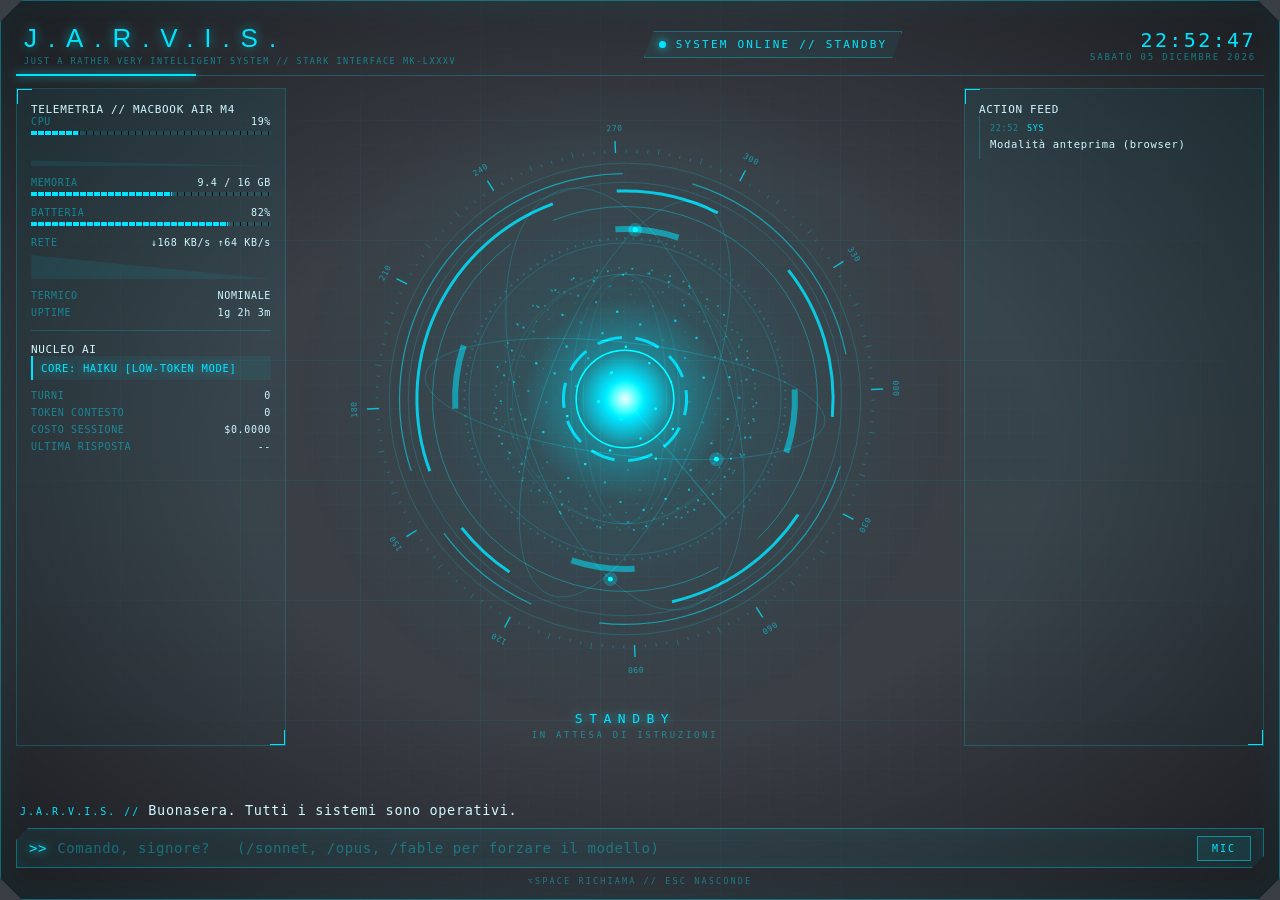
==== macos/HUD/index.html @ c9d946e8 "Struttura macos/ e windows/, senza notizie Sposta il codice macOS in macos/ (versione locale senza n" ====
<!DOCTYPE html>
<html lang="it">
<head>
<meta charset="utf-8">
<meta name="viewport" content="width=device-width, initial-scale=1">
<title>J.A.R.V.I.S.</title>
<link rel="stylesheet" href="hud.css">
</head>
<body class="standby">
<div class="grid-bg"></div>
<div class="vignette"></div>

<header class="top">
  <div class="brand">
    <div class="logo">J.A.R.V.I.S.</div>
    <div class="sub">JUST A RATHER VERY INTELLIGENT SYSTEM // STARK INTERFACE MK-LXXXV</div>
  </div>
  <div class="status">
    <span class="dot"></span>
    <span id="status-text">SYSTEM ONLINE // STANDBY</span>
  </div>
  <div class="clock">
    <div id="clock-time">--:--:--</div>
    <div id="clock-date">---</div>
  </div>
</header>

<aside class="panel left">
  <div class="panel-title">TELEMETRIA // MACBOOK AIR M4</div>
  <div class="metric">
    <div class="row"><span>CPU</span><span id="cpu-val">--%</span></div>
    <div class="bar"><i id="cpu-bar"></i></div>
    <canvas class="spark" id="cpu-spark"></canvas>
  </div>
  <div class="metric">
    <div class="row"><span>MEMORIA</span><span id="ram-val">--</span></div>
    <div class="bar"><i id="ram-bar"></i></div>
  </div>
  <div class="metric">
    <div class="row"><span>BATTERIA</span><span id="batt-val">--%</span></div>
    <div class="bar"><i id="batt-bar"></i></div>
  </div>
  <div class="metric">
    <div class="row"><span>RETE</span><span id="net-val">-- / --</span></div>
    <canvas class="spark" id="net-spark"></canvas>
  </div>
  <div class="kv"><span>TERMICO</span><span id="thermal-val">--</span></div>
  <div class="kv"><span>UPTIME</span><span id="uptime-val">--</span></div>
  <div class="divider"></div>
  <div class="panel-title">NUCLEO AI</div>
  <div class="core-label" id="model-val">CORE: HAIKU [LOW-TOKEN MODE]</div>
  <div class="kv"><span>TURNI</span><span id="turns-val">0</span></div>
  <div class="kv"><span>TOKEN CONTESTO</span><span id="tok-val">0</span></div>
  <div class="kv"><span>COSTO SESSIONE</span><span id="cost-val">$0.0000</span></div>
  <div class="kv"><span>ULTIMA RISPOSTA</span><span id="lat-val">--</span></div>
</aside>

<main class="center">
  <canvas id="core"></canvas>
  <div class="module" id="module">
    <div class="module-name" id="module-name">STANDBY</div>
    <div class="module-sub" id="module-sub">IN ATTESA DI ISTRUZIONI</div>
  </div>
  <div class="alert" id="alert" hidden>
    <div class="alert-title">// PROTOCOLLO DI SICUREZZA: CONFERMA RICHIESTA</div>
    <div class="alert-text" id="alert-text"></div>
    <div class="alert-actions">
      <button id="btn-confirm">CONFERMA</button>
      <button id="btn-cancel" class="ghost">ANNULLA</button>
    </div>
    <div class="alert-hint">INVIO = CONFERMA // ESC = ANNULLA</div>
  </div>
</main>

<div class="right-col">
  <aside class="panel right">
    <div class="panel-title">ACTION FEED</div>
    <ul class="feed" id="feed"></ul>
  </aside>
</div>

<footer class="bottom">
  <div class="transcript">
    <div class="line user" id="t-user"></div>
    <div class="line tool" id="t-tool"></div>
    <div class="line reply" id="t-reply">Buonasera. Tutti i sistemi sono operativi.</div>
  </div>
  <form class="cmd" id="cmd-form" autocomplete="off">
    <span class="prompt">&gt;&gt;</span>
    <input id="cmd" type="text" spellcheck="false" placeholder="Comando, signore?   (/sonnet, /opus, /fable per forzare il modello)">
    <button type="button" class="mic" id="btn-mic" title="Push-to-talk">MIC</button>
  </form>
  <div class="hint">⌥SPACE RICHIAMA // ESC NASCONDE</div>
</footer>

<script src="hud.js"></script>
</body>
</html>
---- macos/HUD/hud.css ----
:root {
  --cyan: #00E5FF;
  --sky: #38BDF8;
  --amber: #FFB800;
  --red: #FF2A2A;
  --up: #2BFF88;
  --down: #FF4D4D;
  --c: var(--cyan);
  --c-rgb: 0, 229, 255;
  --bg: rgba(3, 8, 17, 0.78);
  --text: #CFF8FF;
  --dim: rgba(0, 229, 255, 0.45);
  --mono: "SF Mono", ui-monospace, Menlo, monospace;
  --sans: "SF Pro Display", -apple-system, "Helvetica Neue", sans-serif;
}
body.thinking { --c: var(--amber); --c-rgb: 255, 184, 0; --dim: rgba(255, 184, 0, 0.5); }
body.alert    { --c: var(--red);   --c-rgb: 255, 42, 42;  --dim: rgba(255, 42, 42, 0.55); }
body.listening { --c: var(--sky);  --c-rgb: 56, 189, 248; }

* { box-sizing: border-box; margin: 0; padding: 0; }
html, body { width: 100%; height: 100%; overflow: hidden; background: transparent; }
body {
  font-family: var(--mono);
  color: var(--text);
  font-size: 11px;
  letter-spacing: 0.06em;
  display: grid;
  grid-template-columns: 270px 1fr 300px;
  grid-template-rows: 62px minmax(260px, 1fr) auto;
  grid-template-areas: "top top top" "left center right" "bottom bottom bottom";
  gap: 12px;
  padding: 14px 16px;
  background: var(--bg);
  -webkit-user-select: none;
  user-select: none;
  cursor: default;
  /* chamfered visor frame */
  clip-path: polygon(22px 0, calc(100% - 22px) 0, 100% 22px, 100% calc(100% - 22px), calc(100% - 22px) 100%, 22px 100%, 0 calc(100% - 22px), 0 22px);
}
body, .panel, .bar i, .logo, .status, button, input, .feed li .tag { transition: color .5s, border-color .5s, background-color .5s, box-shadow .5s; }

.grid-bg {
  position: fixed; inset: 0; pointer-events: none; z-index: -1;
  background-image:
    linear-gradient(rgba(var(--c-rgb), 0.05) 1px, transparent 1px),
    linear-gradient(90deg, rgba(var(--c-rgb), 0.05) 1px, transparent 1px),
    linear-gradient(rgba(var(--c-rgb), 0.025) 1px, transparent 1px),
    linear-gradient(90deg, rgba(var(--c-rgb), 0.025) 1px, transparent 1px);
  background-size: 120px 120px, 120px 120px, 24px 24px, 24px 24px;
  mask-image: radial-gradient(ellipse at center, #000 30%, transparent 85%);
}
.vignette {
  position: fixed; inset: 0; pointer-events: none; z-index: -1;
  background: radial-gradient(ellipse at center, transparent 45%, rgba(0, 0, 0, 0.55) 100%);
  box-shadow: inset 0 0 0 1px rgba(var(--c-rgb), 0.35), inset 0 0 40px rgba(var(--c-rgb), 0.08);
}

/* top bar */
.top { grid-area: top; display: flex; align-items: center; justify-content: space-between;
  border-bottom: 1px solid rgba(var(--c-rgb), 0.25); padding: 0 8px; position: relative; }
.top::after { content: ""; position: absolute; left: 0; bottom: -1px; width: 180px; height: 2px; background: var(--c); box-shadow: 0 0 10px var(--c); }
.logo { font-family: var(--sans); font-weight: 300; font-size: 26px; letter-spacing: 0.42em; color: var(--c);
  text-shadow: 0 0 12px rgba(var(--c-rgb), 0.7); }
.sub { font-size: 8.5px; color: var(--dim); letter-spacing: 0.18em; margin-top: 2px; }
.status { display: flex; align-items: center; gap: 10px; font-size: 11px; color: var(--c); letter-spacing: 0.2em;
  padding: 6px 14px; border: 1px solid rgba(var(--c-rgb), 0.3); background: rgba(var(--c-rgb), 0.05);
  clip-path: polygon(10px 0, 100% 0, calc(100% - 10px) 100%, 0 100%); }
.dot { width: 7px; height: 7px; border-radius: 50%; background: var(--c); box-shadow: 0 0 8px var(--c); animation: blink 1.6s infinite; }
.clock { text-align: right; }
#clock-time { font-size: 20px; color: var(--c); font-weight: 300; letter-spacing: 0.12em; }
#clock-date { font-size: 9px; color: var(--dim); letter-spacing: 0.2em; }

/* panels */
.panel { position: relative; padding: 14px 14px 12px; border: 1px solid rgba(var(--c-rgb), 0.18);
  background: linear-gradient(180deg, rgba(var(--c-rgb), 0.06), rgba(var(--c-rgb), 0.015));
  overflow: hidden; }
.panel::before, .panel::after { content: ""; position: absolute; width: 14px; height: 14px; border: 2px solid var(--c); }
.panel::before { top: -1px; left: -1px; border-right: none; border-bottom: none; }
.panel::after { bottom: -1px; right: -1px; border-left: none; border-top: none; }
.left { grid-area: left; }
.right-col { grid-area: right; display: flex; flex-direction: column; gap: 12px; min-height: 0; }
.right { display: flex; flex-direction: column; flex: 1; min-height: 0; }

  text-shadow: 0 0 10px rgba(var(--c-rgb), .5); }
  margin-top: 6px; padding-top: 6px; border-top: 1px dashed rgba(var(--c-rgb), 0.2); margin-bottom: 3px; }
  display: -webkit-box; -webkit-line-clamp: 2; -webkit-box-orient: vertical; overflow: hidden; }
/* price vs sell threshold / SMA / buy threshold */
  border-right: 1px solid var(--up); }
  box-shadow: 0 0 8px rgba(var(--c-rgb), .9), 0 0 2px #fff; }
.panel-title { font-size: 9.5px; color: var(--c); letter-spacing: 0.24em; margin-bottom: 12px; padding-bottom: 6px;
  border-bottom: 1px dashed rgba(var(--c-rgb), 0.25); }
.metric { margin-bottom: 11px; }
.row, .kv { display: flex; justify-content: space-between; font-size: 10px; margin-bottom: 4px; }
.row span:first-child, .kv span:first-child { color: var(--dim); }
.row span:last-child, .kv span:last-child { color: var(--text); }
.kv { margin-bottom: 6px; }
.bar { height: 4px; background: rgba(var(--c-rgb), 0.1); position: relative; overflow: hidden; }
.bar i { position: absolute; left: 0; top: 0; bottom: 0; width: 0; background: var(--c); box-shadow: 0 0 8px var(--c);
  transition: width .8s ease, background-color .5s; }
.bar::after { content: ""; position: absolute; inset: 0; background: repeating-linear-gradient(90deg, transparent 0 6px, rgba(3,8,17,.9) 6px 7px); }
.spark { width: 100%; height: 26px; display: block; margin-top: 5px; }
.divider { height: 1px; background: rgba(var(--c-rgb), 0.2); margin: 12px 0; }
.core-label { color: var(--c); font-size: 10.5px; margin-bottom: 10px; padding: 6px 8px; border-left: 2px solid var(--c);
  background: rgba(var(--c-rgb), 0.06); text-shadow: 0 0 8px rgba(var(--c-rgb), .5); }

/* center */
.center { grid-area: center; position: relative; min-height: 0; }
#core { position: absolute; inset: 0; width: 100%; height: 100%; }
.module { position: absolute; left: 0; right: 0; bottom: 6px; text-align: center; pointer-events: none; }
.module-name { font-size: 13px; color: var(--c); letter-spacing: 0.5em; text-shadow: 0 0 10px rgba(var(--c-rgb), .8); }
.module-sub { font-size: 9px; color: var(--dim); letter-spacing: 0.3em; margin-top: 4px; }

/* feed */
.feed { list-style: none; overflow: hidden; flex: 1; }
.feed li { padding: 7px 0 7px 10px; border-left: 1px solid rgba(var(--c-rgb), 0.25); margin-bottom: 4px; font-size: 10.5px;
  line-height: 1.4; color: var(--text); animation: feedIn .6s ease; }
.feed li .meta { display: flex; gap: 8px; font-size: 8.5px; color: var(--dim); margin-bottom: 2px; }
.feed li .tag { color: var(--c); }
.feed li.fresh { background: linear-gradient(90deg, rgba(var(--c-rgb), .14), transparent); border-left: 2px solid var(--c); }
.feed .empty { color: var(--dim); border: none; }

/* bottom */
.bottom { grid-area: bottom; display: flex; flex-direction: column; justify-content: flex-end; gap: 8px; min-height: 128px; }
.transcript { flex: 1; display: flex; flex-direction: column; justify-content: flex-end; gap: 3px; padding: 0 4px; }
.line { font-size: 12px; line-height: 1.45; white-space: nowrap; overflow: hidden; text-overflow: ellipsis; }
.line.user { color: var(--dim); }
.line.user:not(:empty)::before { content: "TU // "; }
.line.tool { color: rgba(var(--c-rgb), .6); font-size: 10px; }
.line.tool:not(:empty)::before { content: "$ "; }
.line.reply { color: var(--text); font-size: 13.5px; line-height: 1.5; white-space: normal; text-overflow: clip;
  max-height: 9em; overflow-y: auto; padding-right: 6px; -webkit-user-select: text; user-select: text; cursor: text; }
.line.reply.long { font-size: 12.5px; max-height: 12em; }
.line.reply::-webkit-scrollbar { width: 4px; }
.line.reply::-webkit-scrollbar-thumb { background: rgba(var(--c-rgb), .4); }
.line.reply:not(:empty)::before { content: "J.A.R.V.I.S. // "; color: var(--c); font-size: 10px; letter-spacing: .2em; }
.cmd { display: flex; align-items: center; gap: 10px; height: 40px; padding: 0 12px; border: 1px solid rgba(var(--c-rgb), 0.35);
  background: rgba(var(--c-rgb), 0.05); box-shadow: inset 0 0 18px rgba(var(--c-rgb), 0.06);
  clip-path: polygon(12px 0, 100% 0, 100% calc(100% - 12px), calc(100% - 12px) 100%, 0 100%, 0 12px); }
.prompt { color: var(--c); font-size: 14px; text-shadow: 0 0 8px var(--c); }
#cmd { flex: 1; background: transparent; border: none; outline: none; color: var(--text); font: 14px var(--mono);
  letter-spacing: .04em; caret-color: var(--c); -webkit-user-select: text; user-select: text; }
#cmd::placeholder { color: rgba(var(--c-rgb), 0.35); }
button { font: 10px var(--mono); letter-spacing: .2em; color: var(--c); background: rgba(var(--c-rgb), .08);
  border: 1px solid rgba(var(--c-rgb), .5); padding: 6px 14px; cursor: pointer; }
button:hover { background: rgba(var(--c-rgb), .2); }
.mic.on { background: var(--c); color: #030811; box-shadow: 0 0 14px var(--c); }
.hint { font-size: 8.5px; color: rgba(var(--c-rgb), .4); letter-spacing: .25em; text-align: center; }

/* alert */
.alert { position: absolute; left: 50%; top: 50%; transform: translate(-50%, -50%); width: min(460px, 90%);
  padding: 18px 20px; background: rgba(30, 3, 5, 0.88); border: 1px solid var(--red); box-shadow: 0 0 30px rgba(255, 42, 42, .35);
  text-align: center; z-index: 5; animation: alertIn .3s ease;
  clip-path: polygon(16px 0, calc(100% - 16px) 0, 100% 16px, 100% calc(100% - 16px), calc(100% - 16px) 100%, 16px 100%, 0 calc(100% - 16px), 0 16px); }
.alert-title { color: var(--red); font-size: 10px; letter-spacing: .25em; margin-bottom: 12px; animation: blink 1s infinite; }
.alert-text { color: #FFE1E1; font-size: 13px; line-height: 1.5; margin-bottom: 16px; }
.alert-actions { display: flex; justify-content: center; gap: 14px; }
.alert button { color: #fff; border-color: var(--red); background: rgba(255, 42, 42, .35); }
.alert button.ghost { background: transparent; color: #FFB3B3; }
.alert-hint { margin-top: 10px; font-size: 8.5px; color: rgba(255, 150, 150, .6); letter-spacing: .25em; }

@keyframes blink { 50% { opacity: .35; } }
@keyframes feedIn { from { opacity: 0; transform: translateX(14px); } to { opacity: 1; transform: none; } }
@keyframes alertIn { from { opacity: 0; transform: translate(-50%, -46%) scale(.96); } }

/* inside the native macOS window: system corners + traffic lights */
body.native { clip-path: none; padding-top: 10px; }
body.native .top { padding-left: 74px; }
body.native .hint::after { content: " // ROSSO = NASCONDI // ⌘Q = ESCI"; }
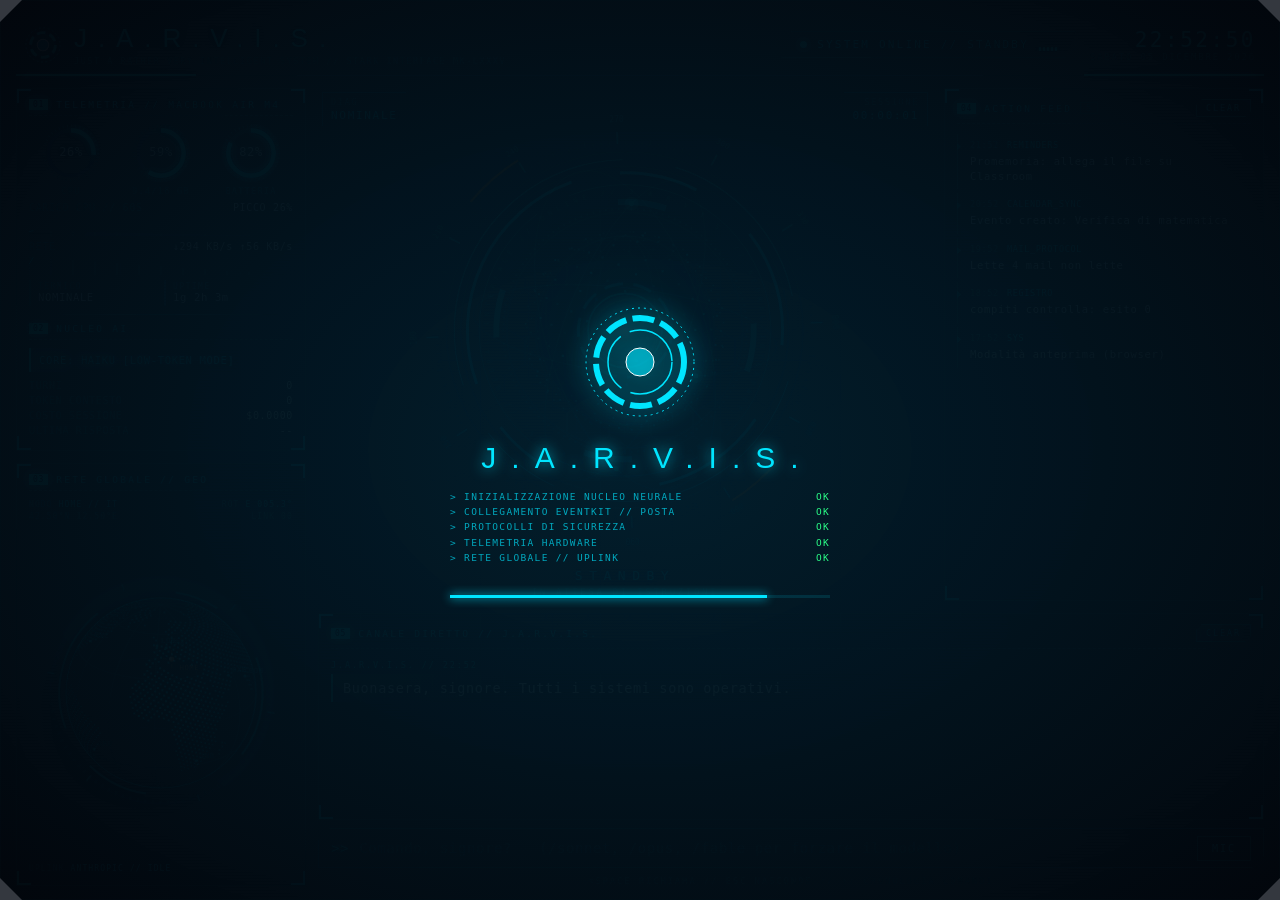
==== commit 10e9eb8b: "HUD macOS: nuova grafica, chat con cronologia e collegamento iPhone più affidabile - HUD: indicatori" ====
--- a/macos/HUD/index.html
+++ b/macos/HUD/index.html
@@ -8,16 +8,41 @@
 </head>
 <body class="standby">
 <div class="grid-bg"></div>
+<div class="hex-bg"></div>
+<div class="scanlines"></div>
 <div class="vignette"></div>
+
+<!-- boot sequence (first load only, click to skip) -->
+<div class="boot" id="boot">
+  <div class="boot-inner">
+    <svg class="boot-reactor" viewBox="0 0 120 120">
+      <circle cx="60" cy="60" r="54" class="br-ring" />
+      <circle cx="60" cy="60" r="44" class="br-seg" />
+      <circle cx="60" cy="60" r="32" class="br-ring2" />
+      <circle cx="60" cy="60" r="14" class="br-core" />
+    </svg>
+    <div class="boot-title">J.A.R.V.I.S.</div>
+    <div class="boot-lines" id="boot-lines"></div>
+    <div class="boot-bar"><i id="boot-bar"></i></div>
+  </div>
+</div>
 
 <header class="top">
   <div class="brand">
-    <div class="logo">J.A.R.V.I.S.</div>
-    <div class="sub">JUST A RATHER VERY INTELLIGENT SYSTEM // STARK INTERFACE MK-LXXXV</div>
+    <svg class="reactor" viewBox="0 0 40 40" aria-hidden="true">
+      <circle cx="20" cy="20" r="18" class="r-out" />
+      <circle cx="20" cy="20" r="13" class="r-seg" />
+      <circle cx="20" cy="20" r="6" class="r-core" />
+    </svg>
+    <div>
+      <div class="logo">J.A.R.V.I.S.</div>
+      <div class="sub">JUST A RATHER VERY INTELLIGENT SYSTEM // STARK INTERFACE MK-LXXXV</div>
+    </div>
   </div>
   <div class="status">
     <span class="dot"></span>
     <span id="status-text">SYSTEM ONLINE // STANDBY</span>
+    <span class="eq" aria-hidden="true"><i></i><i></i><i></i><i></i><i></i></span>
   </div>
   <div class="clock">
     <div id="clock-time">--:--:--</div>
@@ -25,38 +50,62 @@
   </div>
 </header>
 
-<aside class="panel left">
-  <div class="panel-title">TELEMETRIA // MACBOOK AIR M4</div>
-  <div class="metric">
-    <div class="row"><span>CPU</span><span id="cpu-val">--%</span></div>
-    <div class="bar"><i id="cpu-bar"></i></div>
-    <canvas class="spark" id="cpu-spark"></canvas>
-  </div>
-  <div class="metric">
-    <div class="row"><span>MEMORIA</span><span id="ram-val">--</span></div>
-    <div class="bar"><i id="ram-bar"></i></div>
-  </div>
-  <div class="metric">
-    <div class="row"><span>BATTERIA</span><span id="batt-val">--%</span></div>
-    <div class="bar"><i id="batt-bar"></i></div>
-  </div>
-  <div class="metric">
-    <div class="row"><span>RETE</span><span id="net-val">-- / --</span></div>
-    <canvas class="spark" id="net-spark"></canvas>
-  </div>
-  <div class="kv"><span>TERMICO</span><span id="thermal-val">--</span></div>
-  <div class="kv"><span>UPTIME</span><span id="uptime-val">--</span></div>
-  <div class="divider"></div>
-  <div class="panel-title">NUCLEO AI</div>
-  <div class="core-label" id="model-val">CORE: HAIKU [LOW-TOKEN MODE]</div>
-  <div class="kv"><span>TURNI</span><span id="turns-val">0</span></div>
-  <div class="kv"><span>TOKEN CONTESTO</span><span id="tok-val">0</span></div>
-  <div class="kv"><span>COSTO SESSIONE</span><span id="cost-val">$0.0000</span></div>
-  <div class="kv"><span>ULTIMA RISPOSTA</span><span id="lat-val">--</span></div>
-</aside>
+<div class="left-col">
+  <aside class="panel telem">
+    <div class="panel-title"><span class="idx">01</span>TELEMETRIA // MACBOOK AIR M4</div>
+    <div class="gauges">
+      <div class="gauge" id="g-cpu">
+        <svg viewBox="0 0 64 64"><circle class="g-tick" cx="32" cy="32" r="30"/><circle class="g-trk" cx="32" cy="32" r="25"/><circle class="g-val" cx="32" cy="32" r="25"/></svg>
+        <div class="g-num" id="cpu-val">--%</div>
+        <div class="g-lbl">CPU</div>
+      </div>
+      <div class="gauge" id="g-ram">
+        <svg viewBox="0 0 64 64"><circle class="g-tick" cx="32" cy="32" r="30"/><circle class="g-trk" cx="32" cy="32" r="25"/><circle class="g-val" cx="32" cy="32" r="25"/></svg>
+        <div class="g-num" id="ram-pct">--%</div>
+        <div class="g-lbl" id="ram-val">MEM</div>
+      </div>
+      <div class="gauge" id="g-batt">
+        <svg viewBox="0 0 64 64"><circle class="g-tick" cx="32" cy="32" r="30"/><circle class="g-trk" cx="32" cy="32" r="25"/><circle class="g-val" cx="32" cy="32" r="25"/></svg>
+        <div class="g-num" id="batt-val">--%</div>
+        <div class="g-lbl" id="batt-lbl">BATT</div>
+      </div>
+    </div>
+    <div class="metric">
+      <div class="row"><span>CARICO CPU // 60S</span><span id="cpu-peak">PICCO --%</span></div>
+      <canvas class="spark" id="cpu-spark"></canvas>
+    </div>
+    <div class="metric">
+      <div class="row"><span>RETE</span><span id="net-val">-- / --</span></div>
+      <canvas class="spark" id="net-spark"></canvas>
+    </div>
+    <div class="kv2">
+      <div><span>TERMICO</span><b id="thermal-val">--</b></div>
+      <div><span>UPTIME</span><b id="uptime-val">--</b></div>
+    </div>
+    <div class="divider"></div>
+    <div class="panel-title"><span class="idx">02</span>NUCLEO AI</div>
+    <div class="core-label" id="model-val">CORE: HAIKU [LOW-TOKEN MODE]</div>
+    <div class="kv"><span>TURNI</span><span id="turns-val">0</span></div>
+    <div class="kv"><span>TOKEN CONTESTO</span><span id="tok-val">0</span></div>
+    <div class="kv"><span>COSTO SESSIONE</span><span id="cost-val">$0.0000</span></div>
+    <div class="kv"><span>ULTIMA RISPOSTA</span><span id="lat-val">--</span></div>
+  </aside>
+
+  <aside class="panel globe-panel">
+    <div class="panel-title"><span class="idx">03</span>RETE GLOBALE // GEO</div>
+    <div class="globe-wrap">
+      <canvas id="globe"></canvas>
+      <div class="geo tl"><div>NODO <b>HOME // IT</b></div><div>42.50°N 12.50°E</div></div>
+      <div class="geo tr"><div>ROT <b id="geo-rot">000.0°</b></div><div id="geo-links">LINK 0</div></div>
+      <div class="geo bl"><div>UPLINK <b id="geo-uplink">ANTHROPIC // IDLE</b></div></div>
+    </div>
+  </aside>
+</div>
 
 <main class="center">
   <canvas id="core"></canvas>
+  <div class="hud-corner tl"><div>DIAG</div><b id="diag-val">NOMINALE</b></div>
+  <div class="hud-corner tr"><div>SESSIONE</div><b id="sess-val">00:00:00</b></div>
   <div class="module" id="module">
     <div class="module-name" id="module-name">STANDBY</div>
     <div class="module-sub" id="module-sub">IN ATTESA DI ISTRUZIONI</div>
@@ -74,25 +123,32 @@
 
 <div class="right-col">
   <aside class="panel right">
-    <div class="panel-title">ACTION FEED</div>
-    <ul class="feed" id="feed"></ul>
+    <div class="panel-head">
+      <div class="panel-title"><span class="idx">04</span>ACTION FEED <span class="count" id="feed-count">0</span></div>
+      <button class="mini" id="btn-clear-feed" title="Elimina tutte le voci del feed">CLEAR</button>
+    </div>
+    <ul class="feed scroll" id="feed"></ul>
   </aside>
 </div>
 
 <footer class="bottom">
-  <div class="transcript">
-    <div class="line user" id="t-user"></div>
-    <div class="line tool" id="t-tool"></div>
-    <div class="line reply" id="t-reply">Buonasera. Tutti i sistemi sono operativi.</div>
-  </div>
+  <section class="panel chat">
+    <div class="panel-head">
+      <div class="panel-title"><span class="idx">05</span>CANALE DIRETTO // J.A.R.V.I.S.</div>
+      <button class="mini" id="btn-clear-chat" title="Pulisce la cronologia della chat">CLEAR</button>
+    </div>
+    <div class="chat-log scroll" id="chat"></div>
+    <button class="jump" id="btn-jump" hidden>▼ ULTIMI MESSAGGI</button>
+  </section>
   <form class="cmd" id="cmd-form" autocomplete="off">
     <span class="prompt">&gt;&gt;</span>
     <input id="cmd" type="text" spellcheck="false" placeholder="Comando, signore?   (/sonnet, /opus, /fable per forzare il modello)">
     <button type="button" class="mic" id="btn-mic" title="Push-to-talk">MIC</button>
   </form>
-  <div class="hint">⌥SPACE RICHIAMA // ESC NASCONDE</div>
+  <div class="hint">⌥SPACE RICHIAMA // ESC NASCONDE // ↑↓ CRONOLOGIA COMANDI</div>
 </footer>
 
+<script src="globe.js"></script>
 <script src="hud.js"></script>
 </body>
 </html>
--- a/macos/HUD/hud.css
+++ b/macos/HUD/hud.css
@@ -2,20 +2,21 @@
   --cyan: #00E5FF;
   --sky: #38BDF8;
   --amber: #FFB800;
+  --orange: #FF8A1F;
   --red: #FF2A2A;
   --up: #2BFF88;
   --down: #FF4D4D;
   --c: var(--cyan);
   --c-rgb: 0, 229, 255;
-  --bg: rgba(3, 8, 17, 0.78);
+  --bg: rgba(2, 7, 15, 0.80);
   --text: #CFF8FF;
-  --dim: rgba(0, 229, 255, 0.45);
+  --dim: rgba(0, 229, 255, 0.48);
   --mono: "SF Mono", ui-monospace, Menlo, monospace;
   --sans: "SF Pro Display", -apple-system, "Helvetica Neue", sans-serif;
 }
-body.thinking { --c: var(--amber); --c-rgb: 255, 184, 0; --dim: rgba(255, 184, 0, 0.5); }
-body.alert    { --c: var(--red);   --c-rgb: 255, 42, 42;  --dim: rgba(255, 42, 42, 0.55); }
-body.listening { --c: var(--sky);  --c-rgb: 56, 189, 248; }
+body.thinking  { --c: var(--amber); --c-rgb: 255, 184, 0;  --dim: rgba(255, 184, 0, 0.5); }
+body.alert     { --c: var(--red);   --c-rgb: 255, 42, 42;  --dim: rgba(255, 42, 42, 0.55); }
+body.listening { --c: var(--sky);   --c-rgb: 56, 189, 248; }
 
 * { box-sizing: border-box; margin: 0; padding: 0; }
 html, body { width: 100%; height: 100%; overflow: hidden; background: transparent; }
@@ -25,9 +26,9 @@
   font-size: 11px;
   letter-spacing: 0.06em;
   display: grid;
-  grid-template-columns: 270px 1fr 300px;
-  grid-template-rows: 62px minmax(260px, 1fr) auto;
-  grid-template-areas: "top top top" "left center right" "bottom bottom bottom";
+  grid-template-columns: 290px minmax(0, 1fr) 320px;
+  grid-template-rows: 62px minmax(0, 1fr) auto;
+  grid-template-areas: "top top top" "left center right" "left bottom bottom";
   gap: 12px;
   padding: 14px 16px;
   background: var(--bg);
@@ -37,118 +38,222 @@
   /* chamfered visor frame */
   clip-path: polygon(22px 0, calc(100% - 22px) 0, 100% 22px, 100% calc(100% - 22px), calc(100% - 22px) 100%, 22px 100%, 0 calc(100% - 22px), 0 22px);
 }
-body, .panel, .bar i, .logo, .status, button, input, .feed li .tag { transition: color .5s, border-color .5s, background-color .5s, box-shadow .5s; }
-
+body, .panel, .logo, .status, button, input, .feed li .tag, .msg { transition: color .5s, border-color .5s, background-color .5s, box-shadow .5s; }
+
+/* ---------------------------------------------------------------- backdrop */
+.grid-bg, .hex-bg, .scanlines, .vignette { position: fixed; inset: 0; pointer-events: none; z-index: -1; }
 .grid-bg {
-  position: fixed; inset: 0; pointer-events: none; z-index: -1;
   background-image:
     linear-gradient(rgba(var(--c-rgb), 0.05) 1px, transparent 1px),
     linear-gradient(90deg, rgba(var(--c-rgb), 0.05) 1px, transparent 1px),
-    linear-gradient(rgba(var(--c-rgb), 0.025) 1px, transparent 1px),
-    linear-gradient(90deg, rgba(var(--c-rgb), 0.025) 1px, transparent 1px);
+    linear-gradient(rgba(var(--c-rgb), 0.022) 1px, transparent 1px),
+    linear-gradient(90deg, rgba(var(--c-rgb), 0.022) 1px, transparent 1px);
   background-size: 120px 120px, 120px 120px, 24px 24px, 24px 24px;
-  mask-image: radial-gradient(ellipse at center, #000 30%, transparent 85%);
+  -webkit-mask-image: radial-gradient(ellipse at center, #000 25%, transparent 80%);
+  mask-image: radial-gradient(ellipse at center, #000 25%, transparent 80%);
+}
+.hex-bg {
+  background: rgba(var(--c-rgb), 0.09);
+  -webkit-mask-image: url("data:image/svg+xml,%3Csvg xmlns='http://www.w3.org/2000/svg' width='42' height='72.75' viewBox='0 0 42 72.75'%3E%3Cpath fill='none' stroke='%23000' stroke-width='1' d='M21 0l21 12.12v24.25L21 48.5 0 36.37V12.12zM21 48.5v24.25'/%3E%3C/svg%3E"),
+                      radial-gradient(ellipse at 50% 45%, #000 0%, transparent 55%);
+  -webkit-mask-composite: source-in;
+  mask-composite: intersect;
+  animation: hexPulse 9s ease-in-out infinite;
+  will-change: opacity; transform: translateZ(0);
+}
+.scanlines {
+  background: repeating-linear-gradient(0deg, rgba(0, 0, 0, 0.16) 0 1px, transparent 1px 3px);
+  opacity: .35;
+}
+.scanlines::after {
+  content: ""; position: absolute; left: 0; right: 0; height: 120px; top: 0;
+  background: linear-gradient(180deg, transparent, rgba(var(--c-rgb), 0.05), transparent);
+  animation: sweep 7s linear infinite; will-change: transform;
 }
 .vignette {
-  position: fixed; inset: 0; pointer-events: none; z-index: -1;
-  background: radial-gradient(ellipse at center, transparent 45%, rgba(0, 0, 0, 0.55) 100%);
-  box-shadow: inset 0 0 0 1px rgba(var(--c-rgb), 0.35), inset 0 0 40px rgba(var(--c-rgb), 0.08);
-}
-
-/* top bar */
+  background: radial-gradient(ellipse at center, transparent 45%, rgba(0, 0, 0, 0.6) 100%);
+  box-shadow: inset 0 0 0 1px rgba(var(--c-rgb), 0.35), inset 0 0 60px rgba(var(--c-rgb), 0.08);
+}
+
+/* ---------------------------------------------------------------- top bar */
 .top { grid-area: top; display: flex; align-items: center; justify-content: space-between;
   border-bottom: 1px solid rgba(var(--c-rgb), 0.25); padding: 0 8px; position: relative; }
+.top::before { content: ""; position: absolute; right: 0; bottom: -1px; width: 180px; height: 2px; background: var(--c); box-shadow: 0 0 10px var(--c); }
 .top::after { content: ""; position: absolute; left: 0; bottom: -1px; width: 180px; height: 2px; background: var(--c); box-shadow: 0 0 10px var(--c); }
-.logo { font-family: var(--sans); font-weight: 300; font-size: 26px; letter-spacing: 0.42em; color: var(--c);
+.brand { display: flex; align-items: center; gap: 12px; }
+.reactor { width: 38px; height: 38px; filter: drop-shadow(0 0 6px rgba(var(--c-rgb), .8)); }
+.reactor circle { fill: none; stroke: var(--c); transform-origin: 20px 20px; }
+.reactor .r-out { stroke-width: 1; stroke-dasharray: 2 2.7; opacity: .7; animation: spin 14s linear infinite; }
+.reactor .r-seg { stroke-width: 3; stroke-dasharray: 9 4.6; animation: spin 5s linear infinite reverse; }
+.reactor .r-core { fill: rgba(var(--c-rgb), .55); stroke: #fff; stroke-width: 1.2; animation: breathe 2.4s ease-in-out infinite; }
+.logo { font-family: var(--sans); font-weight: 200; font-size: 26px; letter-spacing: 0.42em; color: var(--c);
   text-shadow: 0 0 12px rgba(var(--c-rgb), 0.7); }
-.sub { font-size: 8.5px; color: var(--dim); letter-spacing: 0.18em; margin-top: 2px; }
-.status { display: flex; align-items: center; gap: 10px; font-size: 11px; color: var(--c); letter-spacing: 0.2em;
-  padding: 6px 14px; border: 1px solid rgba(var(--c-rgb), 0.3); background: rgba(var(--c-rgb), 0.05);
+.brand { min-width: 0; flex: 1 1 auto; }
+.brand > div { min-width: 0; }
+.sub { font-size: 8.5px; color: var(--dim); letter-spacing: 0.18em; margin-top: 2px; white-space: nowrap; overflow: hidden; text-overflow: ellipsis; }
+.status { white-space: nowrap; flex: none; margin: 0 14px; display: flex; align-items: center; gap: 10px; font-size: 11px; color: var(--c); letter-spacing: 0.2em;
+  padding: 6px 18px; border: 1px solid rgba(var(--c-rgb), 0.3); background: rgba(var(--c-rgb), 0.05);
   clip-path: polygon(10px 0, 100% 0, calc(100% - 10px) 100%, 0 100%); }
 .dot { width: 7px; height: 7px; border-radius: 50%; background: var(--c); box-shadow: 0 0 8px var(--c); animation: blink 1.6s infinite; }
-.clock { text-align: right; }
-#clock-time { font-size: 20px; color: var(--c); font-weight: 300; letter-spacing: 0.12em; }
+.eq { display: inline-flex; align-items: flex-end; gap: 2px; height: 12px; }
+.eq i { width: 2px; height: 100%; transform-origin: 50% 100%; transform: scaleY(.3); will-change: transform; background: var(--c); box-shadow: 0 0 4px var(--c); animation: eq 1.2s ease-in-out infinite; }
+.eq i:nth-child(2) { animation-delay: -.3s; } .eq i:nth-child(3) { animation-delay: -.6s; }
+.eq i:nth-child(4) { animation-delay: -.9s; } .eq i:nth-child(5) { animation-delay: -.45s; }
+body.standby .eq i { animation-duration: 2.8s; }
+body.thinking .eq i, body.speaking .eq i { animation-duration: .5s; }
+.clock { text-align: right; flex: none; white-space: nowrap; }
+#clock-time { font-size: 21px; color: var(--c); font-weight: 300; letter-spacing: 0.12em; text-shadow: 0 0 10px rgba(var(--c-rgb), .5); }
 #clock-date { font-size: 9px; color: var(--dim); letter-spacing: 0.2em; }
 
-/* panels */
-.panel { position: relative; padding: 14px 14px 12px; border: 1px solid rgba(var(--c-rgb), 0.18);
-  background: linear-gradient(180deg, rgba(var(--c-rgb), 0.06), rgba(var(--c-rgb), 0.015));
-  overflow: hidden; }
-.panel::before, .panel::after { content: ""; position: absolute; width: 14px; height: 14px; border: 2px solid var(--c); }
-.panel::before { top: -1px; left: -1px; border-right: none; border-bottom: none; }
-.panel::after { bottom: -1px; right: -1px; border-left: none; border-top: none; }
-.left { grid-area: left; }
+/* ---------------------------------------------------------------- panels */
+.panel {
+  --cb: rgba(var(--c-rgb), .95);
+  position: relative; padding: 10px 12px 10px; border: 1px solid rgba(var(--c-rgb), 0.16);
+  background:
+    linear-gradient(var(--cb), var(--cb)) left top / 14px 2px no-repeat,
+    linear-gradient(var(--cb), var(--cb)) left top / 2px 14px no-repeat,
+    linear-gradient(var(--cb), var(--cb)) right top / 14px 2px no-repeat,
+    linear-gradient(var(--cb), var(--cb)) right top / 2px 14px no-repeat,
+    linear-gradient(var(--cb), var(--cb)) left bottom / 14px 2px no-repeat,
+    linear-gradient(var(--cb), var(--cb)) left bottom / 2px 14px no-repeat,
+    linear-gradient(var(--cb), var(--cb)) right bottom / 14px 2px no-repeat,
+    linear-gradient(var(--cb), var(--cb)) right bottom / 2px 14px no-repeat,
+    linear-gradient(180deg, rgba(var(--c-rgb), 0.07), rgba(var(--c-rgb), 0.012) 60%, rgba(var(--c-rgb), 0.03));
+  box-shadow: inset 0 0 24px rgba(var(--c-rgb), 0.04);
+  overflow: hidden;
+}
+/* slow scan line that travels down every panel */
+.panel::after { content: ""; position: absolute; left: 0; right: 0; top: 0; height: 40%; pointer-events: none;
+  background: linear-gradient(180deg, transparent, rgba(var(--c-rgb), 0.045), transparent); animation: panelScan 6s linear infinite;
+  transform: translateY(-100%); will-change: transform; }
+.panel:nth-of-type(2)::after { animation-delay: -2s; }
+.panel-head { display: flex; align-items: center; justify-content: space-between; gap: 8px;
+  border-bottom: 1px dashed rgba(var(--c-rgb), 0.25); margin-bottom: 10px; padding-bottom: 6px; }
+.panel-title { font-size: 9.5px; color: var(--c); letter-spacing: 0.24em; margin-bottom: 8px; padding-bottom: 5px;
+  border-bottom: 1px dashed rgba(var(--c-rgb), 0.25); display: flex; align-items: center; gap: 8px;
+  text-shadow: 0 0 8px rgba(var(--c-rgb), .45); white-space: nowrap; }
+.panel-head .panel-title { border: none; margin: 0; padding: 0; }
+.idx { font-size: 8px; color: #030811; background: var(--c); padding: 1px 4px; letter-spacing: .1em; box-shadow: 0 0 8px rgba(var(--c-rgb), .6); text-shadow: none; }
+.count { font-size: 8.5px; color: var(--dim); border: 1px solid rgba(var(--c-rgb), .3); padding: 0 5px; letter-spacing: .1em; }
+
+.left-col { grid-area: left; display: flex; flex-direction: column; gap: 12px; min-height: 0; }
+.telem { flex: none; }
 .right-col { grid-area: right; display: flex; flex-direction: column; gap: 12px; min-height: 0; }
 .right { display: flex; flex-direction: column; flex: 1; min-height: 0; }
 
-  text-shadow: 0 0 10px rgba(var(--c-rgb), .5); }
-  margin-top: 6px; padding-top: 6px; border-top: 1px dashed rgba(var(--c-rgb), 0.2); margin-bottom: 3px; }
-  display: -webkit-box; -webkit-line-clamp: 2; -webkit-box-orient: vertical; overflow: hidden; }
-/* price vs sell threshold / SMA / buy threshold */
-  border-right: 1px solid var(--up); }
-  box-shadow: 0 0 8px rgba(var(--c-rgb), .9), 0 0 2px #fff; }
-.panel-title { font-size: 9.5px; color: var(--c); letter-spacing: 0.24em; margin-bottom: 12px; padding-bottom: 6px;
-  border-bottom: 1px dashed rgba(var(--c-rgb), 0.25); }
-.metric { margin-bottom: 11px; }
-.row, .kv { display: flex; justify-content: space-between; font-size: 10px; margin-bottom: 4px; }
+/* ring gauges */
+.gauges { display: grid; grid-template-columns: repeat(3, 1fr); gap: 6px; margin-bottom: 6px; }
+.gauge { position: relative; text-align: center; }
+.gauge svg { width: 58px; height: 58px; display: block; margin: 0 auto; transform: rotate(-90deg); overflow: visible; }
+.gauge circle { fill: none; }
+.g-tick { stroke: rgba(var(--c-rgb), .35); stroke-width: 3; stroke-dasharray: 1 3.71; }
+.g-trk { stroke: rgba(var(--c-rgb), .1); stroke-width: 5; }
+.g-val { stroke: var(--c); stroke-width: 5; stroke-dasharray: 157.08; stroke-dashoffset: 157.08;
+  filter: drop-shadow(0 0 4px rgba(var(--c-rgb), .9)); transition: stroke-dashoffset .8s ease, stroke .5s; }
+.gauge.hot .g-val { stroke: var(--orange); filter: drop-shadow(0 0 4px var(--orange)); }
+.g-num { position: absolute; left: 0; right: 0; top: 21px; font-size: 12px; color: var(--text); text-shadow: 0 0 8px rgba(var(--c-rgb), .6); }
+.g-lbl { font-size: 8.5px; color: var(--dim); margin-top: 4px; letter-spacing: .15em; white-space: nowrap; }
+
+.metric { margin-bottom: 5px; }
+.row, .kv { display: flex; justify-content: space-between; font-size: 10px; margin-bottom: 3px; }
 .row span:first-child, .kv span:first-child { color: var(--dim); }
 .row span:last-child, .kv span:last-child { color: var(--text); }
-.kv { margin-bottom: 6px; }
-.bar { height: 4px; background: rgba(var(--c-rgb), 0.1); position: relative; overflow: hidden; }
-.bar i { position: absolute; left: 0; top: 0; bottom: 0; width: 0; background: var(--c); box-shadow: 0 0 8px var(--c);
-  transition: width .8s ease, background-color .5s; }
-.bar::after { content: ""; position: absolute; inset: 0; background: repeating-linear-gradient(90deg, transparent 0 6px, rgba(3,8,17,.9) 6px 7px); }
-.spark { width: 100%; height: 26px; display: block; margin-top: 5px; }
-.divider { height: 1px; background: rgba(var(--c-rgb), 0.2); margin: 12px 0; }
-.core-label { color: var(--c); font-size: 10.5px; margin-bottom: 10px; padding: 6px 8px; border-left: 2px solid var(--c);
-  background: rgba(var(--c-rgb), 0.06); text-shadow: 0 0 8px rgba(var(--c-rgb), .5); }
-
-/* center */
+.kv { margin-bottom: 4px; }
+.kv2 { display: grid; grid-template-columns: 1fr 1fr; gap: 6px; margin-top: 2px; }
+.kv2 div { border-left: 2px solid rgba(var(--c-rgb), .4); padding: 2px 0 2px 7px; }
+.kv2 span { display: block; font-size: 8px; color: var(--dim); letter-spacing: .18em; }
+.kv2 b { font-weight: 400; font-size: 10.5px; color: var(--text); }
+.spark { width: 100%; height: 20px; display: block; margin-top: 3px; }
+.divider { height: 1px; background: linear-gradient(90deg, transparent, rgba(var(--c-rgb), 0.45), transparent); margin: 8px 0; }
+.core-label { color: var(--c); font-size: 10.5px; margin-bottom: 8px; padding: 6px 8px; border-left: 2px solid var(--c);
+  background: linear-gradient(90deg, rgba(var(--c-rgb), 0.12), transparent); text-shadow: 0 0 8px rgba(var(--c-rgb), .5); }
+
+/* globe */
+.globe-panel { flex: 1; min-height: 150px; display: flex; flex-direction: column; }
+.globe-wrap { position: relative; flex: 1; min-height: 0; }
+#globe { position: absolute; inset: 0; width: 100%; height: 100%; transform: translateZ(0); }
+.geo { position: absolute; font-size: 8px; color: var(--dim); letter-spacing: .14em; line-height: 1.5; pointer-events: none; }
+.geo b { color: var(--c); font-weight: 400; }
+.geo.tl { left: 0; top: 0; } .geo.tr { right: 0; top: 0; text-align: right; } .geo.bl { left: 0; bottom: 0; }
+
+/* ---------------------------------------------------------------- center */
 .center { grid-area: center; position: relative; min-height: 0; }
-#core { position: absolute; inset: 0; width: 100%; height: 100%; }
-.module { position: absolute; left: 0; right: 0; bottom: 6px; text-align: center; pointer-events: none; }
+#core { position: absolute; inset: 0; width: 100%; height: 100%; transform: translateZ(0); }
+.hud-corner { position: absolute; top: 4px; font-size: 8.5px; color: var(--dim); letter-spacing: .2em; padding: 4px 8px;
+  border-top: 1px solid rgba(var(--c-rgb), .5); pointer-events: none; }
+.hud-corner b { display: block; color: var(--c); font-weight: 400; font-size: 11px; margin-top: 2px; text-shadow: 0 0 8px rgba(var(--c-rgb), .5); }
+.hud-corner.tl { left: 4px; border-left: 1px solid rgba(var(--c-rgb), .5); }
+.hud-corner.tr { right: 4px; text-align: right; border-right: 1px solid rgba(var(--c-rgb), .5); }
+.module { position: absolute; left: 0; right: 0; bottom: 4px; text-align: center; pointer-events: none; }
 .module-name { font-size: 13px; color: var(--c); letter-spacing: 0.5em; text-shadow: 0 0 10px rgba(var(--c-rgb), .8); }
 .module-sub { font-size: 9px; color: var(--dim); letter-spacing: 0.3em; margin-top: 4px; }
 
-/* feed */
-.feed { list-style: none; overflow: hidden; flex: 1; }
-.feed li { padding: 7px 0 7px 10px; border-left: 1px solid rgba(var(--c-rgb), 0.25); margin-bottom: 4px; font-size: 10.5px;
-  line-height: 1.4; color: var(--text); animation: feedIn .6s ease; }
+/* ---------------------------------------------------------------- scroll areas */
+.scroll { overflow-y: auto; overscroll-behavior: contain; -webkit-user-select: text; user-select: text; }
+.scroll::-webkit-scrollbar { width: 5px; }
+.scroll::-webkit-scrollbar-track { background: rgba(var(--c-rgb), .05); }
+.scroll::-webkit-scrollbar-thumb { background: rgba(var(--c-rgb), .45); box-shadow: 0 0 6px var(--c); }
+.scroll::-webkit-scrollbar-thumb:hover { background: var(--c); }
+
+/* ---------------------------------------------------------------- feed */
+.feed { list-style: none; flex: 1; min-height: 0; padding-right: 6px;
+  -webkit-mask-image: linear-gradient(180deg, #000 calc(100% - 24px), transparent); }
+.feed li { position: relative; padding: 6px 4px 6px 12px; border-left: 1px solid rgba(var(--c-rgb), 0.25); margin-bottom: 4px; font-size: 10.5px;
+  line-height: 1.4; color: var(--text); animation: feedIn .5s ease; word-break: break-word; }
+.feed li::before { content: ""; position: absolute; left: -3px; top: 10px; width: 5px; height: 5px; background: rgba(var(--c-rgb), .6); transform: rotate(45deg); }
+.feed li:hover { background: rgba(var(--c-rgb), .06); }
 .feed li .meta { display: flex; gap: 8px; font-size: 8.5px; color: var(--dim); margin-bottom: 2px; }
 .feed li .tag { color: var(--c); }
-.feed li.fresh { background: linear-gradient(90deg, rgba(var(--c-rgb), .14), transparent); border-left: 2px solid var(--c); }
-.feed .empty { color: var(--dim); border: none; }
-
-/* bottom */
-.bottom { grid-area: bottom; display: flex; flex-direction: column; justify-content: flex-end; gap: 8px; min-height: 128px; }
-.transcript { flex: 1; display: flex; flex-direction: column; justify-content: flex-end; gap: 3px; padding: 0 4px; }
-.line { font-size: 12px; line-height: 1.45; white-space: nowrap; overflow: hidden; text-overflow: ellipsis; }
-.line.user { color: var(--dim); }
-.line.user:not(:empty)::before { content: "TU // "; }
-.line.tool { color: rgba(var(--c-rgb), .6); font-size: 10px; }
-.line.tool:not(:empty)::before { content: "$ "; }
-.line.reply { color: var(--text); font-size: 13.5px; line-height: 1.5; white-space: normal; text-overflow: clip;
-  max-height: 9em; overflow-y: auto; padding-right: 6px; -webkit-user-select: text; user-select: text; cursor: text; }
-.line.reply.long { font-size: 12.5px; max-height: 12em; }
-.line.reply::-webkit-scrollbar { width: 4px; }
-.line.reply::-webkit-scrollbar-thumb { background: rgba(var(--c-rgb), .4); }
-.line.reply:not(:empty)::before { content: "J.A.R.V.I.S. // "; color: var(--c); font-size: 10px; letter-spacing: .2em; }
-.cmd { display: flex; align-items: center; gap: 10px; height: 40px; padding: 0 12px; border: 1px solid rgba(var(--c-rgb), 0.35);
-  background: rgba(var(--c-rgb), 0.05); box-shadow: inset 0 0 18px rgba(var(--c-rgb), 0.06);
+.feed li.fresh { background: linear-gradient(90deg, rgba(var(--c-rgb), .16), transparent); border-left: 2px solid var(--c); }
+.feed li.fresh::before { background: var(--c); box-shadow: 0 0 6px var(--c); }
+.feed li.out { animation: feedOut .35s ease forwards; }
+.feed .empty { color: var(--dim); border: none; text-align: center; padding-top: 18px; letter-spacing: .2em; font-size: 9px; }
+.feed .empty::before { display: none; }
+
+button { font: 10px var(--mono); letter-spacing: .2em; color: var(--c); background: rgba(var(--c-rgb), .08);
+  border: 1px solid rgba(var(--c-rgb), .5); padding: 6px 14px; cursor: pointer; }
+button:hover { background: rgba(var(--c-rgb), .22); box-shadow: 0 0 10px rgba(var(--c-rgb), .35); }
+button.mini { font-size: 8.5px; padding: 3px 9px; letter-spacing: .22em;
+  clip-path: polygon(6px 0, 100% 0, 100% calc(100% - 6px), calc(100% - 6px) 100%, 0 100%, 0 6px); }
+button.mini:hover { color: #030811; background: var(--c); }
+button.mini.armed { color: #fff; background: rgba(255, 42, 42, .55); border-color: var(--red); animation: blink .6s infinite; }
+
+/* ---------------------------------------------------------------- bottom / chat */
+.bottom { grid-area: bottom; display: flex; flex-direction: column; gap: 8px; min-height: 0; }
+.chat { height: clamp(130px, 23vh, 320px); display: flex; flex-direction: column; padding-bottom: 8px; }
+.chat-log { flex: 1; min-height: 0; padding-right: 8px; display: flex; flex-direction: column; gap: 7px; }
+.msg { font-size: 12.5px; line-height: 1.5; max-width: 92%; animation: msgIn .35s ease; }
+.msg .who { font-size: 8.5px; letter-spacing: .22em; color: var(--dim); margin-bottom: 2px; }
+.msg .body { white-space: pre-wrap; word-break: break-word; }
+.msg.user { align-self: flex-end; text-align: right; }
+.msg.user .body { color: rgba(207, 248, 255, .78); padding: 4px 10px; border-right: 2px solid rgba(var(--c-rgb), .55);
+  background: linear-gradient(270deg, rgba(var(--c-rgb), .08), transparent); }
+.msg.tool { font-size: 10px; color: rgba(var(--c-rgb), .65); padding-left: 12px; }
+.msg.tool::before { content: "$ "; color: var(--c); }
+.msg.jarvis .who { color: var(--c); }
+.msg.jarvis .body { color: var(--text); font-size: 13.5px; padding: 4px 10px; border-left: 2px solid var(--c);
+  background: linear-gradient(90deg, rgba(var(--c-rgb), .1), transparent 80%); }
+.msg.jarvis.typing .body::after { content: "▍"; color: var(--c); animation: blink .7s infinite; margin-left: 1px; }
+.msg.pending .body { color: var(--dim); letter-spacing: .25em; font-size: 10px; }
+.msg.pending .dots i { display: inline-block; width: 5px; height: 5px; margin-left: 4px; background: var(--c); animation: blink 1s infinite; }
+.msg.pending .dots i:nth-child(2) { animation-delay: .2s; } .msg.pending .dots i:nth-child(3) { animation-delay: .4s; }
+.msg.sys { align-self: center; font-size: 8.5px; color: var(--dim); letter-spacing: .3em; }
+.jump { position: absolute; right: 22px; bottom: 12px; font-size: 8.5px; padding: 4px 10px; background: rgba(3, 8, 17, .85); }
+
+.cmd { display: flex; align-items: center; gap: 10px; height: 40px; padding: 0 12px; border: 1px solid rgba(var(--c-rgb), 0.4);
+  background: rgba(var(--c-rgb), 0.05); box-shadow: inset 0 0 18px rgba(var(--c-rgb), 0.07);
   clip-path: polygon(12px 0, 100% 0, 100% calc(100% - 12px), calc(100% - 12px) 100%, 0 100%, 0 12px); }
-.prompt { color: var(--c); font-size: 14px; text-shadow: 0 0 8px var(--c); }
+.cmd:focus-within { border-color: var(--c); box-shadow: inset 0 0 22px rgba(var(--c-rgb), 0.14); }
+.prompt { color: var(--c); font-size: 14px; text-shadow: 0 0 8px var(--c); animation: blink 2s infinite; }
 #cmd { flex: 1; background: transparent; border: none; outline: none; color: var(--text); font: 14px var(--mono);
   letter-spacing: .04em; caret-color: var(--c); -webkit-user-select: text; user-select: text; }
 #cmd::placeholder { color: rgba(var(--c-rgb), 0.35); }
-button { font: 10px var(--mono); letter-spacing: .2em; color: var(--c); background: rgba(var(--c-rgb), .08);
-  border: 1px solid rgba(var(--c-rgb), .5); padding: 6px 14px; cursor: pointer; }
-button:hover { background: rgba(var(--c-rgb), .2); }
 .mic.on { background: var(--c); color: #030811; box-shadow: 0 0 14px var(--c); }
 .hint { font-size: 8.5px; color: rgba(var(--c-rgb), .4); letter-spacing: .25em; text-align: center; }
 
-/* alert */
+/* ---------------------------------------------------------------- alert */
 .alert { position: absolute; left: 50%; top: 50%; transform: translate(-50%, -50%); width: min(460px, 90%);
-  padding: 18px 20px; background: rgba(30, 3, 5, 0.88); border: 1px solid var(--red); box-shadow: 0 0 30px rgba(255, 42, 42, .35);
+  padding: 18px 20px; background: rgba(30, 3, 5, 0.9); border: 1px solid var(--red); box-shadow: 0 0 30px rgba(255, 42, 42, .35);
   text-align: center; z-index: 5; animation: alertIn .3s ease;
   clip-path: polygon(16px 0, calc(100% - 16px) 0, 100% 16px, 100% calc(100% - 16px), calc(100% - 16px) 100%, 16px 100%, 0 calc(100% - 16px), 0 16px); }
 .alert-title { color: var(--red); font-size: 10px; letter-spacing: .25em; margin-bottom: 12px; animation: blink 1s infinite; }
@@ -158,9 +263,50 @@
 .alert button.ghost { background: transparent; color: #FFB3B3; }
 .alert-hint { margin-top: 10px; font-size: 8.5px; color: rgba(255, 150, 150, .6); letter-spacing: .25em; }
 
+/* ---------------------------------------------------------------- boot */
+.boot { position: fixed; inset: 0; z-index: 50; display: flex; align-items: center; justify-content: center;
+  background: radial-gradient(ellipse at center, rgba(0, 30, 45, .96), rgba(2, 6, 12, .98)); transition: opacity .6s ease; cursor: pointer; }
+.boot.done { opacity: 0; pointer-events: none; }
+.boot-inner { width: 380px; text-align: center; }
+.boot-reactor { width: 120px; height: 120px; filter: drop-shadow(0 0 14px rgba(0, 229, 255, .8)); }
+.boot-reactor circle { fill: none; stroke: #00E5FF; transform-origin: 60px 60px; }
+.br-ring { stroke-width: 1; stroke-dasharray: 2 4; animation: spin 6s linear infinite; }
+.br-seg { stroke-width: 6; stroke-dasharray: 22 6.5; animation: spin 2.5s linear infinite reverse; }
+.br-ring2 { stroke-width: 1.5; stroke-dasharray: 60 10; animation: spin 3.5s linear infinite; }
+.br-core { fill: rgba(0, 229, 255, .6) !important; stroke: #fff !important; animation: breathe 1.2s ease-in-out infinite; }
+.boot-title { font-family: var(--sans); font-weight: 200; font-size: 30px; letter-spacing: .5em; color: #00E5FF; margin: 16px 0 14px 0.5em;
+  text-shadow: 0 0 14px rgba(0, 229, 255, .8); }
+.boot-lines { height: 96px; text-align: left; font-size: 9.5px; color: rgba(0, 229, 255, .7); letter-spacing: .14em; line-height: 1.6; overflow: hidden; }
+.boot-lines div { animation: msgIn .2s ease; }
+.boot-lines b { color: #2BFF88; font-weight: 400; float: right; }
+.boot-bar { height: 3px; background: rgba(0, 229, 255, .12); margin-top: 10px; }
+.boot-bar i { display: block; height: 100%; width: 0; background: #00E5FF; box-shadow: 0 0 10px #00E5FF; transition: width .25s ease; }
+
+/* ---------------------------------------------------------------- keyframes */
 @keyframes blink { 50% { opacity: .35; } }
+@keyframes spin { to { transform: rotate(360deg); } }
+@keyframes breathe { 50% { opacity: .55; } }
+@keyframes eq { 0%, 100% { transform: scaleY(.2); } 50% { transform: scaleY(1); } }
+@keyframes sweep { from { transform: translateY(-120px); } to { transform: translateY(100vh); } }
+@keyframes panelScan { from { transform: translateY(-100%); } to { transform: translateY(250%); } }
+@keyframes hexPulse { 50% { opacity: .45; } }
 @keyframes feedIn { from { opacity: 0; transform: translateX(14px); } to { opacity: 1; transform: none; } }
+@keyframes feedOut { to { opacity: 0; transform: translateX(30px); } }
+@keyframes msgIn { from { opacity: 0; transform: translateY(6px); } to { opacity: 1; transform: none; } }
 @keyframes alertIn { from { opacity: 0; transform: translate(-50%, -46%) scale(.96); } }
+
+/* compact layout for short windows */
+@media (max-height: 760px) {
+  .gauge svg { width: 48px; height: 48px; }
+  .g-num { top: 16px; font-size: 11px; }
+  .g-lbl { margin-top: 2px; }
+  .spark { height: 15px; }
+  .metric { margin-bottom: 3px; }
+  .kv { margin-bottom: 2px; }
+  .core-label { margin-bottom: 5px; padding: 4px 8px; }
+  .divider { margin: 6px 0; }
+}
+@media (max-width: 1100px) { .sub { display: none; } }
 
 /* inside the native macOS window: system corners + traffic lights */
 body.native { clip-path: none; padding-top: 10px; }
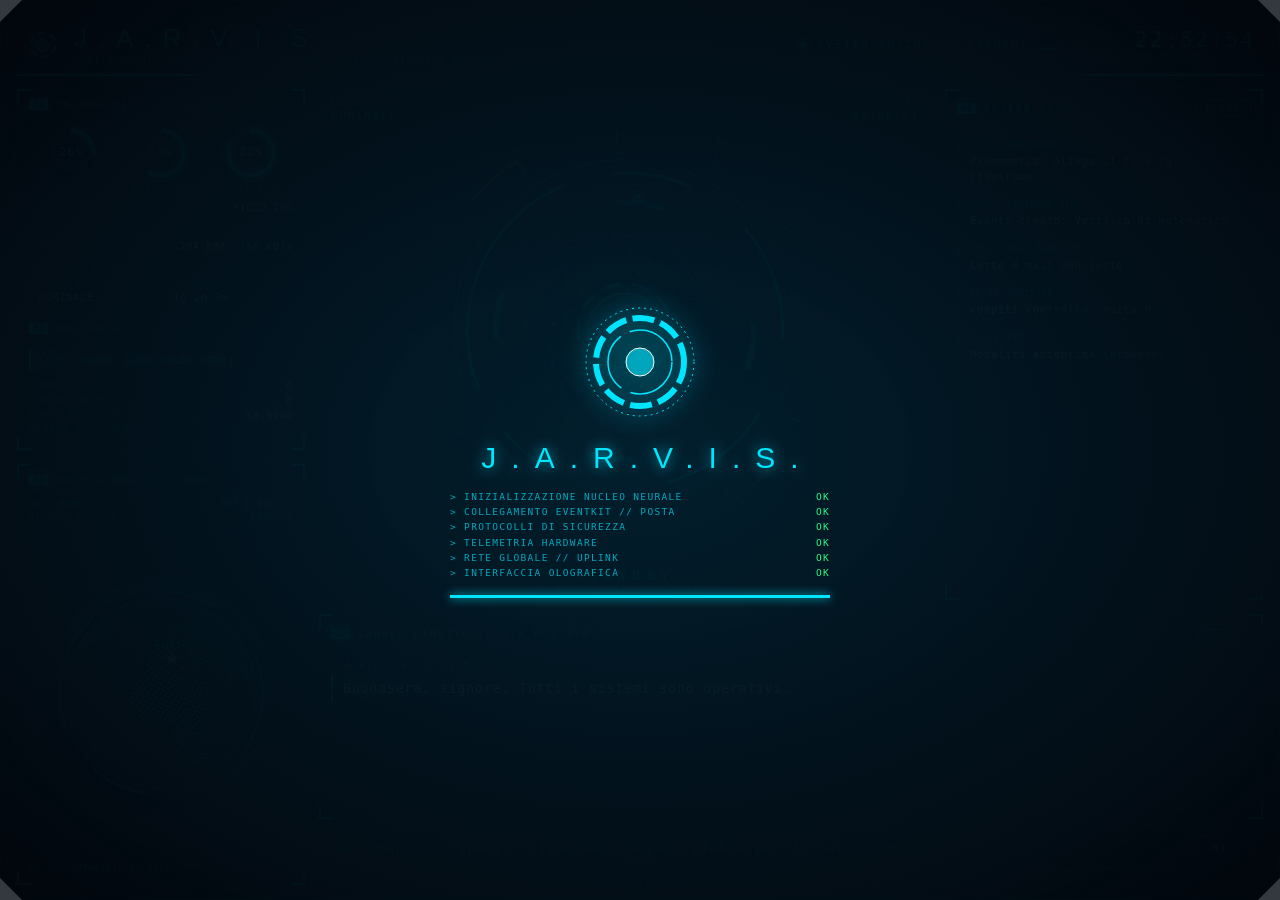
==== commit 157ed437: "Accessibilità HUD, trasparenza sui dati e comando jarvis reset - HUD (macOS e Windows, desktop e tel" ====
--- a/macos/HUD/index.html
+++ b/macos/HUD/index.html
@@ -7,13 +7,13 @@
 <link rel="stylesheet" href="hud.css">
 </head>
 <body class="standby">
-<div class="grid-bg"></div>
-<div class="hex-bg"></div>
-<div class="scanlines"></div>
-<div class="vignette"></div>
+<div class="grid-bg" aria-hidden="true"></div>
+<div class="hex-bg" aria-hidden="true"></div>
+<div class="scanlines" aria-hidden="true"></div>
+<div class="vignette" aria-hidden="true"></div>
 
 <!-- boot sequence (first load only, click to skip) -->
-<div class="boot" id="boot">
+<div class="boot" id="boot" aria-hidden="true">
   <div class="boot-inner">
     <svg class="boot-reactor" viewBox="0 0 120 120">
       <circle cx="60" cy="60" r="54" class="br-ring" />
@@ -40,8 +40,8 @@
     </div>
   </div>
   <div class="status">
-    <span class="dot"></span>
-    <span id="status-text">SYSTEM ONLINE // STANDBY</span>
+    <span class="dot" aria-hidden="true"></span>
+    <span id="status-text" role="status">SYSTEM ONLINE // STANDBY</span>
     <span class="eq" aria-hidden="true"><i></i><i></i><i></i><i></i><i></i></span>
   </div>
   <div class="clock">
@@ -52,31 +52,31 @@
 
 <div class="left-col">
   <aside class="panel telem">
-    <div class="panel-title"><span class="idx">01</span>TELEMETRIA // MACBOOK AIR M4</div>
+    <div class="panel-title"><span class="idx">01</span><span id="telem-title">TELEMETRIA // SISTEMA</span></div>
     <div class="gauges">
       <div class="gauge" id="g-cpu">
-        <svg viewBox="0 0 64 64"><circle class="g-tick" cx="32" cy="32" r="30"/><circle class="g-trk" cx="32" cy="32" r="25"/><circle class="g-val" cx="32" cy="32" r="25"/></svg>
+        <svg viewBox="0 0 64 64" aria-hidden="true"><circle class="g-tick" cx="32" cy="32" r="30"/><circle class="g-trk" cx="32" cy="32" r="25"/><circle class="g-val" cx="32" cy="32" r="25"/></svg>
         <div class="g-num" id="cpu-val">--%</div>
         <div class="g-lbl">CPU</div>
       </div>
       <div class="gauge" id="g-ram">
-        <svg viewBox="0 0 64 64"><circle class="g-tick" cx="32" cy="32" r="30"/><circle class="g-trk" cx="32" cy="32" r="25"/><circle class="g-val" cx="32" cy="32" r="25"/></svg>
+        <svg viewBox="0 0 64 64" aria-hidden="true"><circle class="g-tick" cx="32" cy="32" r="30"/><circle class="g-trk" cx="32" cy="32" r="25"/><circle class="g-val" cx="32" cy="32" r="25"/></svg>
         <div class="g-num" id="ram-pct">--%</div>
         <div class="g-lbl" id="ram-val">MEM</div>
       </div>
       <div class="gauge" id="g-batt">
-        <svg viewBox="0 0 64 64"><circle class="g-tick" cx="32" cy="32" r="30"/><circle class="g-trk" cx="32" cy="32" r="25"/><circle class="g-val" cx="32" cy="32" r="25"/></svg>
+        <svg viewBox="0 0 64 64" aria-hidden="true"><circle class="g-tick" cx="32" cy="32" r="30"/><circle class="g-trk" cx="32" cy="32" r="25"/><circle class="g-val" cx="32" cy="32" r="25"/></svg>
         <div class="g-num" id="batt-val">--%</div>
         <div class="g-lbl" id="batt-lbl">BATT</div>
       </div>
     </div>
     <div class="metric">
       <div class="row"><span>CARICO CPU // 60S</span><span id="cpu-peak">PICCO --%</span></div>
-      <canvas class="spark" id="cpu-spark"></canvas>
+      <canvas class="spark" id="cpu-spark" aria-hidden="true"></canvas>
     </div>
     <div class="metric">
       <div class="row"><span>RETE</span><span id="net-val">-- / --</span></div>
-      <canvas class="spark" id="net-spark"></canvas>
+      <canvas class="spark" id="net-spark" aria-hidden="true"></canvas>
     </div>
     <div class="kv2">
       <div><span>TERMICO</span><b id="thermal-val">--</b></div>
@@ -94,7 +94,7 @@
   <aside class="panel globe-panel">
     <div class="panel-title"><span class="idx">03</span>RETE GLOBALE // GEO</div>
     <div class="globe-wrap">
-      <canvas id="globe"></canvas>
+      <canvas id="globe" aria-hidden="true"></canvas>
       <div class="geo tl"><div>NODO <b>HOME // IT</b></div><div>42.50°N 12.50°E</div></div>
       <div class="geo tr"><div>ROT <b id="geo-rot">000.0°</b></div><div id="geo-links">LINK 0</div></div>
       <div class="geo bl"><div>UPLINK <b id="geo-uplink">ANTHROPIC // IDLE</b></div></div>
@@ -103,15 +103,15 @@
 </div>
 
 <main class="center">
-  <canvas id="core"></canvas>
+  <canvas id="core" role="img" aria-label="Sfera animata di J.A.R.V.I.S.: cambia colore e movimento in base allo stato (attesa, ascolto, elaborazione, risposta)"></canvas>
   <div class="hud-corner tl"><div>DIAG</div><b id="diag-val">NOMINALE</b></div>
   <div class="hud-corner tr"><div>SESSIONE</div><b id="sess-val">00:00:00</b></div>
   <div class="module" id="module">
     <div class="module-name" id="module-name">STANDBY</div>
     <div class="module-sub" id="module-sub">IN ATTESA DI ISTRUZIONI</div>
   </div>
-  <div class="alert" id="alert" hidden>
-    <div class="alert-title">// PROTOCOLLO DI SICUREZZA: CONFERMA RICHIESTA</div>
+  <div class="alert" id="alert" role="alertdialog" aria-modal="true" aria-labelledby="alert-title" aria-describedby="alert-text" hidden>
+    <div class="alert-title" id="alert-title">// PROTOCOLLO DI SICUREZZA: CONFERMA RICHIESTA</div>
     <div class="alert-text" id="alert-text"></div>
     <div class="alert-actions">
       <button id="btn-confirm">CONFERMA</button>
@@ -127,7 +127,7 @@
       <div class="panel-title"><span class="idx">04</span>ACTION FEED <span class="count" id="feed-count">0</span></div>
       <button class="mini" id="btn-clear-feed" title="Elimina tutte le voci del feed">CLEAR</button>
     </div>
-    <ul class="feed scroll" id="feed"></ul>
+    <ul class="feed scroll" id="feed" aria-label="Azioni eseguite" aria-live="polite"></ul>
   </aside>
 </div>
 
@@ -137,13 +137,14 @@
       <div class="panel-title"><span class="idx">05</span>CANALE DIRETTO // J.A.R.V.I.S.</div>
       <button class="mini" id="btn-clear-chat" title="Pulisce la cronologia della chat">CLEAR</button>
     </div>
-    <div class="chat-log scroll" id="chat"></div>
+    <div class="chat-log scroll" id="chat" role="log" aria-live="polite" aria-label="Conversazione con J.A.R.V.I.S."></div>
     <button class="jump" id="btn-jump" hidden>▼ ULTIMI MESSAGGI</button>
   </section>
   <form class="cmd" id="cmd-form" autocomplete="off">
-    <span class="prompt">&gt;&gt;</span>
+    <span class="prompt" aria-hidden="true">&gt;&gt;</span>
+    <label for="cmd" class="sr-only">Comando per J.A.R.V.I.S.</label>
     <input id="cmd" type="text" spellcheck="false" placeholder="Comando, signore?   (/sonnet, /opus, /fable per forzare il modello)">
-    <button type="button" class="mic" id="btn-mic" title="Push-to-talk">MIC</button>
+    <button type="button" class="mic" id="btn-mic" title="Push-to-talk" aria-label="Microfono: parla a J.A.R.V.I.S.">MIC</button>
   </form>
   <div class="hint">⌥SPACE RICHIAMA // ESC NASCONDE // ↑↓ CRONOLOGIA COMANDI</div>
 </footer>
--- a/macos/HUD/hud.css
+++ b/macos/HUD/hud.css
@@ -10,12 +10,12 @@
   --c-rgb: 0, 229, 255;
   --bg: rgba(2, 7, 15, 0.80);
   --text: #CFF8FF;
-  --dim: rgba(0, 229, 255, 0.48);
+  --dim: rgba(0, 229, 255, 0.72);
   --mono: "SF Mono", ui-monospace, Menlo, monospace;
   --sans: "SF Pro Display", -apple-system, "Helvetica Neue", sans-serif;
 }
-body.thinking  { --c: var(--amber); --c-rgb: 255, 184, 0;  --dim: rgba(255, 184, 0, 0.5); }
-body.alert     { --c: var(--red);   --c-rgb: 255, 42, 42;  --dim: rgba(255, 42, 42, 0.55); }
+body.thinking  { --c: var(--amber); --c-rgb: 255, 184, 0;  --dim: rgba(255, 184, 0, 0.75); }
+body.alert     { --c: var(--red);   --c-rgb: 255, 42, 42;  --dim: rgba(255, 90, 90, 0.95); }
 body.listening { --c: var(--sky);   --c-rgb: 56, 189, 248; }
 
 * { box-sizing: border-box; margin: 0; padding: 0; }
@@ -247,9 +247,9 @@
 .prompt { color: var(--c); font-size: 14px; text-shadow: 0 0 8px var(--c); animation: blink 2s infinite; }
 #cmd { flex: 1; background: transparent; border: none; outline: none; color: var(--text); font: 14px var(--mono);
   letter-spacing: .04em; caret-color: var(--c); -webkit-user-select: text; user-select: text; }
-#cmd::placeholder { color: rgba(var(--c-rgb), 0.35); }
+#cmd::placeholder { color: rgba(var(--c-rgb), 0.62); }
 .mic.on { background: var(--c); color: #030811; box-shadow: 0 0 14px var(--c); }
-.hint { font-size: 8.5px; color: rgba(var(--c-rgb), .4); letter-spacing: .25em; text-align: center; }
+.hint { font-size: 9px; color: rgba(var(--c-rgb), .68); letter-spacing: .25em; text-align: center; }
 
 /* ---------------------------------------------------------------- alert */
 .alert { position: absolute; left: 50%; top: 50%; transform: translate(-50%, -50%); width: min(460px, 90%);
@@ -261,7 +261,7 @@
 .alert-actions { display: flex; justify-content: center; gap: 14px; }
 .alert button { color: #fff; border-color: var(--red); background: rgba(255, 42, 42, .35); }
 .alert button.ghost { background: transparent; color: #FFB3B3; }
-.alert-hint { margin-top: 10px; font-size: 8.5px; color: rgba(255, 150, 150, .6); letter-spacing: .25em; }
+.alert-hint { margin-top: 10px; font-size: 8.5px; color: rgba(255, 150, 150, .85); letter-spacing: .25em; }
 
 /* ---------------------------------------------------------------- boot */
 .boot { position: fixed; inset: 0; z-index: 50; display: flex; align-items: center; justify-content: center;
@@ -312,3 +312,12 @@
 body.native { clip-path: none; padding-top: 10px; }
 body.native .top { padding-left: 74px; }
 body.native .hint::after { content: " // ROSSO = NASCONDI // ⌘Q = ESCI"; }
+
+/* ---------------------------------------------------------------- accessibility */
+.sr-only { position: absolute; width: 1px; height: 1px; padding: 0; margin: -1px; overflow: hidden; clip: rect(0 0 0 0); white-space: nowrap; border: 0; }
+button:focus-visible, .chip:focus-visible, [tabindex]:focus-visible { outline: 2px solid #fff; outline-offset: 2px; box-shadow: 0 0 0 4px rgba(var(--c-rgb), .6); }
+.cmd:focus-within { outline: 1px solid var(--c); outline-offset: 1px; }
+/* "Riduci movimento" del sistema: niente lampeggi, rotazioni e scansioni continue */
+@media (prefers-reduced-motion: reduce) {
+  *, *::before, *::after { animation-duration: .001ms !important; animation-iteration-count: 1 !important; transition-duration: .001ms !important; scroll-behavior: auto !important; }
+}
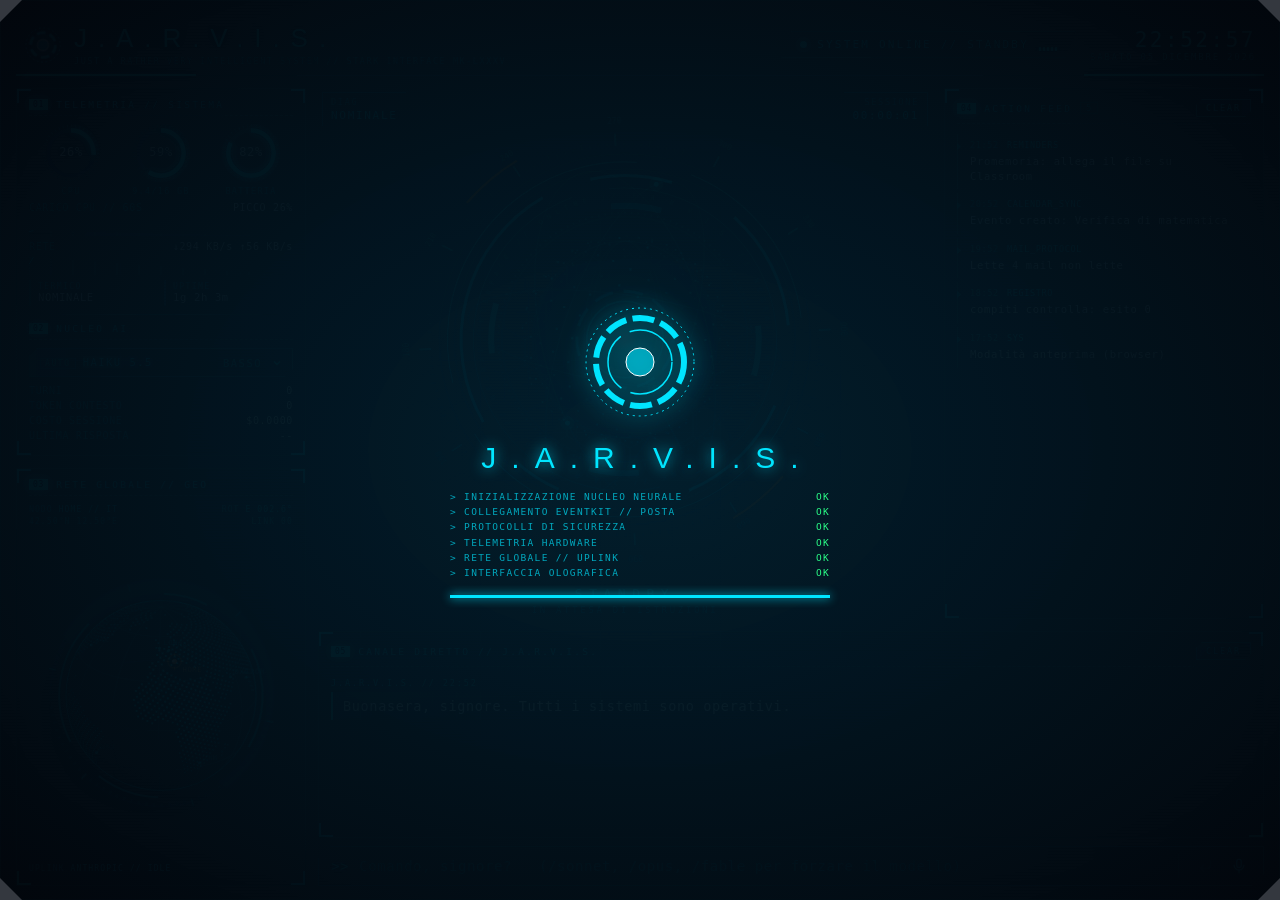
==== commit bbfceb5c: "HUD macOS: selettore modello e impegno, barra di avanzamento, link in Safari - Barra dei comandi: ic" ====
--- a/macos/HUD/index.html
+++ b/macos/HUD/index.html
@@ -48,6 +48,10 @@
     <div id="clock-time">--:--:--</div>
     <div id="clock-date">---</div>
   </div>
+  <div class="progress" id="progress" role="progressbar" aria-label="Avanzamento della richiesta" aria-valuemin="0" aria-valuemax="100" aria-valuenow="0">
+    <i class="progress-fill" id="progress-fill"></i>
+    <span class="progress-pct" id="progress-pct">0%</span>
+  </div>
 </header>
 
 <div class="left-col">
@@ -84,7 +88,11 @@
     </div>
     <div class="divider"></div>
     <div class="panel-title"><span class="idx">02</span>NUCLEO AI</div>
-    <div class="core-label" id="model-val">CORE: HAIKU [LOW-TOKEN MODE]</div>
+    <button type="button" class="core-pick" id="core-pick" aria-haspopup="menu" aria-expanded="false" title="Cambia modello e impegno">
+      <span class="cp-model"><em id="cp-auto" hidden>AUTO</em><b id="cp-name">HAIKU 5.5</b></span>
+      <span class="cp-effort" id="cp-effort">BASSO</span>
+      <svg class="cp-caret" viewBox="0 0 10 10" aria-hidden="true"><path d="M2 3.5l3 3 3-3"/></svg>
+    </button>
     <div class="kv"><span>TURNI</span><span id="turns-val">0</span></div>
     <div class="kv"><span>TOKEN CONTESTO</span><span id="tok-val">0</span></div>
     <div class="kv"><span>COSTO SESSIONE</span><span id="cost-val">$0.0000</span></div>
@@ -144,10 +152,29 @@
     <span class="prompt" aria-hidden="true">&gt;&gt;</span>
     <label for="cmd" class="sr-only">Comando per J.A.R.V.I.S.</label>
     <input id="cmd" type="text" spellcheck="false" placeholder="Comando, signore?   (/sonnet, /opus, /fable per forzare il modello)">
-    <button type="button" class="mic" id="btn-mic" title="Push-to-talk" aria-label="Microfono: parla a J.A.R.V.I.S.">MIC</button>
+    <div class="cmd-actions">
+      <button type="submit" class="icon-btn send" id="btn-send" title="Invia (Invio)" aria-label="Invia" disabled>
+        <svg viewBox="0 0 24 24" aria-hidden="true"><path d="M19 5v7a3 3 0 0 1-3 3H6"/><path d="M10 11l-4 4 4 4"/></svg>
+      </button>
+      <button type="button" class="icon-btn mic" id="btn-mic" title="Parla (push-to-talk)" aria-label="Microfono: parla a J.A.R.V.I.S." aria-pressed="false">
+        <svg viewBox="0 0 24 24" aria-hidden="true"><rect x="9" y="3" width="6" height="11" rx="3"/><path d="M5.5 11a6.5 6.5 0 0 0 13 0"/><path d="M12 17.5V21"/></svg>
+      </button>
+    </div>
   </form>
-  <div class="hint">⌥SPACE RICHIAMA // ESC NASCONDE // ↑↓ CRONOLOGIA COMANDI</div>
 </footer>
+
+<div class="pick-pop" id="pick-pop" role="menu" hidden>
+  <div class="pp-list" id="pp-models"></div>
+  <div class="pp-sep"></div>
+  <button type="button" class="pp-row pp-effort-row" id="pp-effort-row" role="menuitem" aria-haspopup="menu">
+    <span>IMPEGNO</span><span class="pp-val" id="pp-effort-val">AUTO</span>
+    <svg class="pp-chev" viewBox="0 0 10 10" aria-hidden="true"><path d="M3.5 2l3 3-3 3"/></svg>
+  </button>
+</div>
+<div class="pp-sub" id="pp-sub" role="menu" hidden>
+  <p class="pp-note">Uno sforzo maggiore significa risposte più approfondite, ma richiede più tempo e consuma i limiti più velocemente.</p>
+  <div class="pp-list" id="pp-efforts"></div>
+</div>
 
 <script src="globe.js"></script>
 <script src="hud.js"></script>
--- a/macos/HUD/hud.css
+++ b/macos/HUD/hud.css
@@ -79,7 +79,15 @@
 .top { grid-area: top; display: flex; align-items: center; justify-content: space-between;
   border-bottom: 1px solid rgba(var(--c-rgb), 0.25); padding: 0 8px; position: relative; }
 .top::before { content: ""; position: absolute; right: 0; bottom: -1px; width: 180px; height: 2px; background: var(--c); box-shadow: 0 0 10px var(--c); }
-.top::after { content: ""; position: absolute; left: 0; bottom: -1px; width: 180px; height: 2px; background: var(--c); box-shadow: 0 0 10px var(--c); }
+.top::after { content: ""; position: absolute; left: 0; bottom: -1px; width: 180px; height: 2px; background: var(--c); box-shadow: 0 0 10px var(--c); transition: opacity .4s; }
+/* request progress: runs along the header line, from the left edge to the right one */
+.progress { position: absolute; left: 0; right: 0; bottom: -1px; height: 2px; pointer-events: none; z-index: 1; opacity: 0; transition: opacity .6s ease; }
+.progress-fill { position: absolute; inset: 0; background: var(--c); box-shadow: 0 0 10px var(--c), 0 0 2px #fff;
+  transform-origin: 0 50%; transform: scaleX(0); will-change: transform; }
+.progress-pct { position: absolute; right: 0; top: 3px; font-size: 9px; line-height: 1; letter-spacing: .22em; color: var(--c);
+  font-variant-numeric: tabular-nums; text-shadow: 0 0 8px rgba(var(--c-rgb), .6); }
+.progress.show { opacity: 1; }
+.top.progressing::after { opacity: .18; }
 .brand { display: flex; align-items: center; gap: 12px; }
 .reactor { width: 38px; height: 38px; filter: drop-shadow(0 0 6px rgba(var(--c-rgb), .8)); }
 .reactor circle { fill: none; stroke: var(--c); transform-origin: 20px 20px; }
@@ -165,8 +173,46 @@
 .kv2 b { font-weight: 400; font-size: 10.5px; color: var(--text); }
 .spark { width: 100%; height: 20px; display: block; margin-top: 3px; }
 .divider { height: 1px; background: linear-gradient(90deg, transparent, rgba(var(--c-rgb), 0.45), transparent); margin: 8px 0; }
-.core-label { color: var(--c); font-size: 10.5px; margin-bottom: 8px; padding: 6px 8px; border-left: 2px solid var(--c);
-  background: linear-gradient(90deg, rgba(var(--c-rgb), 0.12), transparent); text-shadow: 0 0 8px rgba(var(--c-rgb), .5); }
+/* model / effort selector */
+.core-pick { width: 100%; display: flex; align-items: center; gap: 10px; margin-bottom: 8px; padding: 7px 10px;
+  font: 10.5px var(--mono); letter-spacing: .14em; color: var(--text); text-align: left;
+  border: 1px solid rgba(var(--c-rgb), .32); background: linear-gradient(90deg, rgba(var(--c-rgb), .12), rgba(var(--c-rgb), .03));
+  clip-path: polygon(8px 0, 100% 0, 100% calc(100% - 8px), calc(100% - 8px) 100%, 0 100%, 0 8px); }
+.core-pick:hover, .core-pick[aria-expanded="true"] { border-color: var(--c); background: linear-gradient(90deg, rgba(var(--c-rgb), .2), rgba(var(--c-rgb), .06)); box-shadow: none; }
+.core-pick:focus-visible { outline: 1px solid var(--c); outline-offset: 2px; }
+.cp-model { flex: 1; min-width: 0; display: flex; align-items: baseline; gap: 7px; white-space: nowrap; overflow: hidden; }
+.cp-model b { font-weight: 400; color: var(--c); text-shadow: 0 0 8px rgba(var(--c-rgb), .5); overflow: hidden; text-overflow: ellipsis; }
+.cp-model em { font-style: normal; font-size: 8px; letter-spacing: .2em; color: var(--dim); border: 1px solid rgba(var(--c-rgb), .3); padding: 0 4px; }
+.cp-effort { color: var(--dim); white-space: nowrap; }
+.cp-caret, .pp-chev { width: 10px; height: 10px; flex: none; fill: none; stroke: var(--c); stroke-width: 1.3; }
+.core-pick[aria-expanded="true"] .cp-caret { transform: rotate(180deg); }
+
+.pick-pop { position: fixed; z-index: 20; width: 264px; padding: 6px; font-size: 10.5px;
+  background: rgba(3, 10, 20, .97); border: 1px solid rgba(var(--c-rgb), .45);
+  box-shadow: 0 12px 32px rgba(0, 0, 0, .55), 0 0 18px rgba(var(--c-rgb), .12);
+  clip-path: polygon(10px 0, 100% 0, 100% calc(100% - 10px), calc(100% - 10px) 100%, 0 100%, 0 10px);
+  animation: popIn .16s cubic-bezier(.16, 1, .3, 1); }
+.pick-pop[hidden], .pp-sub[hidden] { display: none; }
+.pp-list { display: flex; flex-direction: column; }
+.pp-row { display: flex; align-items: center; gap: 8px; width: 100%; padding: 7px 8px; border: none; background: transparent;
+  font: 10.5px var(--mono); letter-spacing: .12em; color: var(--text); text-align: left; clip-path: none; }
+.pp-row:hover, .pp-row:focus-visible, .pp-row.open { background: rgba(var(--c-rgb), .12); box-shadow: none; outline: none; }
+.pp-row .pp-name { flex: 1; min-width: 0; }
+.pp-row small { display: block; font-size: 8.5px; letter-spacing: .1em; color: var(--dim); margin-top: 2px; }
+.pp-tag { font-size: 7.5px; letter-spacing: .16em; color: var(--dim); border: 1px solid rgba(var(--c-rgb), .3); padding: 1px 4px; white-space: nowrap; }
+.pp-tag.warn { color: var(--amber); border-color: rgba(255, 184, 0, .45); }
+.pp-check { width: 12px; height: 12px; flex: none; fill: none; stroke: var(--c); stroke-width: 1.6; visibility: hidden; filter: drop-shadow(0 0 3px rgba(var(--c-rgb), .8)); }
+.pp-row[aria-checked="true"] .pp-check { visibility: visible; }
+.pp-row[aria-checked="true"] .pp-name { color: var(--c); }
+.pp-sep { height: 1px; margin: 5px 4px; background: rgba(var(--c-rgb), .2); }
+.pp-effort-row span:first-child { flex: 1; color: var(--dim); letter-spacing: .2em; }
+.pp-val { color: var(--c); }
+.pp-sub { position: fixed; z-index: 21; width: 250px; padding: 6px;
+  background: rgba(3, 10, 20, .97); border: 1px solid rgba(var(--c-rgb), .45); box-shadow: 0 12px 32px rgba(0, 0, 0, .55);
+  clip-path: polygon(10px 0, 100% 0, 100% calc(100% - 10px), calc(100% - 10px) 100%, 0 100%, 0 10px);
+  animation: popIn .16s cubic-bezier(.16, 1, .3, 1); }
+.pp-note { font-size: 9px; line-height: 1.5; letter-spacing: .06em; color: var(--dim); padding: 4px 8px 8px; border-bottom: 1px dashed rgba(var(--c-rgb), .2); margin-bottom: 4px; }
+@keyframes popIn { from { opacity: 0; transform: translateY(-4px); } }
 
 /* globe */
 .globe-panel { flex: 1; min-height: 150px; display: flex; flex-direction: column; }
@@ -248,8 +294,17 @@
 #cmd { flex: 1; background: transparent; border: none; outline: none; color: var(--text); font: 14px var(--mono);
   letter-spacing: .04em; caret-color: var(--c); -webkit-user-select: text; user-select: text; }
 #cmd::placeholder { color: rgba(var(--c-rgb), 0.62); }
-.mic.on { background: var(--c); color: #030811; box-shadow: 0 0 14px var(--c); }
-.hint { font-size: 9px; color: rgba(var(--c-rgb), .68); letter-spacing: .25em; text-align: center; }
+.cmd-actions { display: flex; align-items: center; gap: 2px; padding-left: 10px; margin-right: -4px; border-left: 1px solid rgba(var(--c-rgb), .22); height: 24px; }
+.icon-btn { width: 32px; height: 30px; padding: 0; display: grid; place-items: center; border: none; background: transparent; color: var(--c);
+  clip-path: polygon(6px 0, 100% 0, 100% calc(100% - 6px), calc(100% - 6px) 100%, 0 100%, 0 6px); transition: color .2s, background-color .2s, opacity .2s; }
+.icon-btn svg { width: 18px; height: 18px; fill: none; stroke: currentColor; stroke-width: 1.6; stroke-linecap: round; stroke-linejoin: round;
+  filter: drop-shadow(0 0 4px rgba(var(--c-rgb), .55)); }
+.icon-btn:hover { background: rgba(var(--c-rgb), .16); box-shadow: none; }
+.icon-btn:active { background: rgba(var(--c-rgb), .28); }
+.icon-btn:focus-visible { outline: 1px solid var(--c); outline-offset: -1px; }
+.icon-btn:disabled { opacity: .3; cursor: default; background: transparent; }
+.icon-btn.on { background: var(--c); color: #030811; }
+.icon-btn.on svg { filter: none; }
 
 /* ---------------------------------------------------------------- alert */
 .alert { position: absolute; left: 50%; top: 50%; transform: translate(-50%, -50%); width: min(460px, 90%);
@@ -303,7 +358,7 @@
   .spark { height: 15px; }
   .metric { margin-bottom: 3px; }
   .kv { margin-bottom: 2px; }
-  .core-label { margin-bottom: 5px; padding: 4px 8px; }
+  .core-pick { margin-bottom: 5px; padding: 4px 8px; }
   .divider { margin: 6px 0; }
 }
 @media (max-width: 1100px) { .sub { display: none; } }
@@ -311,7 +366,6 @@
 /* inside the native macOS window: system corners + traffic lights */
 body.native { clip-path: none; padding-top: 10px; }
 body.native .top { padding-left: 74px; }
-body.native .hint::after { content: " // ROSSO = NASCONDI // ⌘Q = ESCI"; }
 
 /* ---------------------------------------------------------------- accessibility */
 .sr-only { position: absolute; width: 1px; height: 1px; padding: 0; margin: -1px; overflow: hidden; clip: rect(0 0 0 0); white-space: nowrap; border: 0; }
